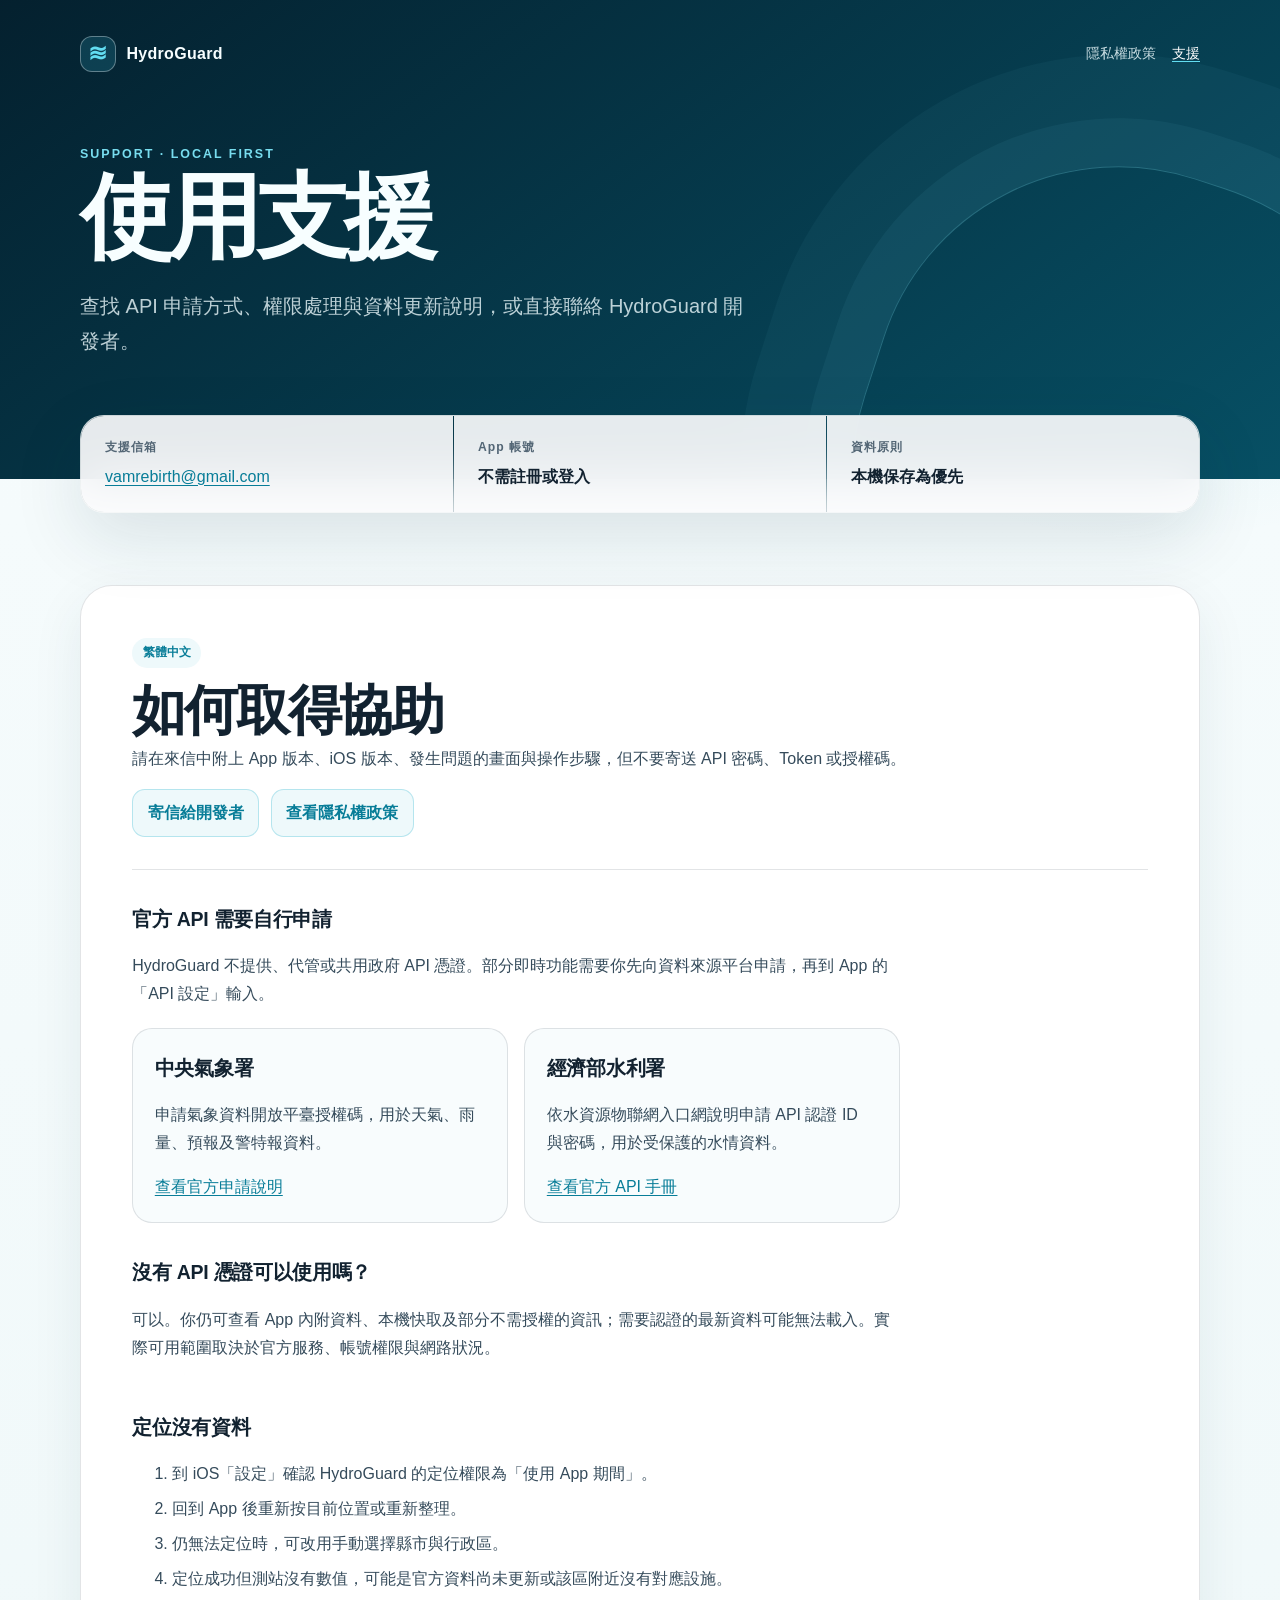
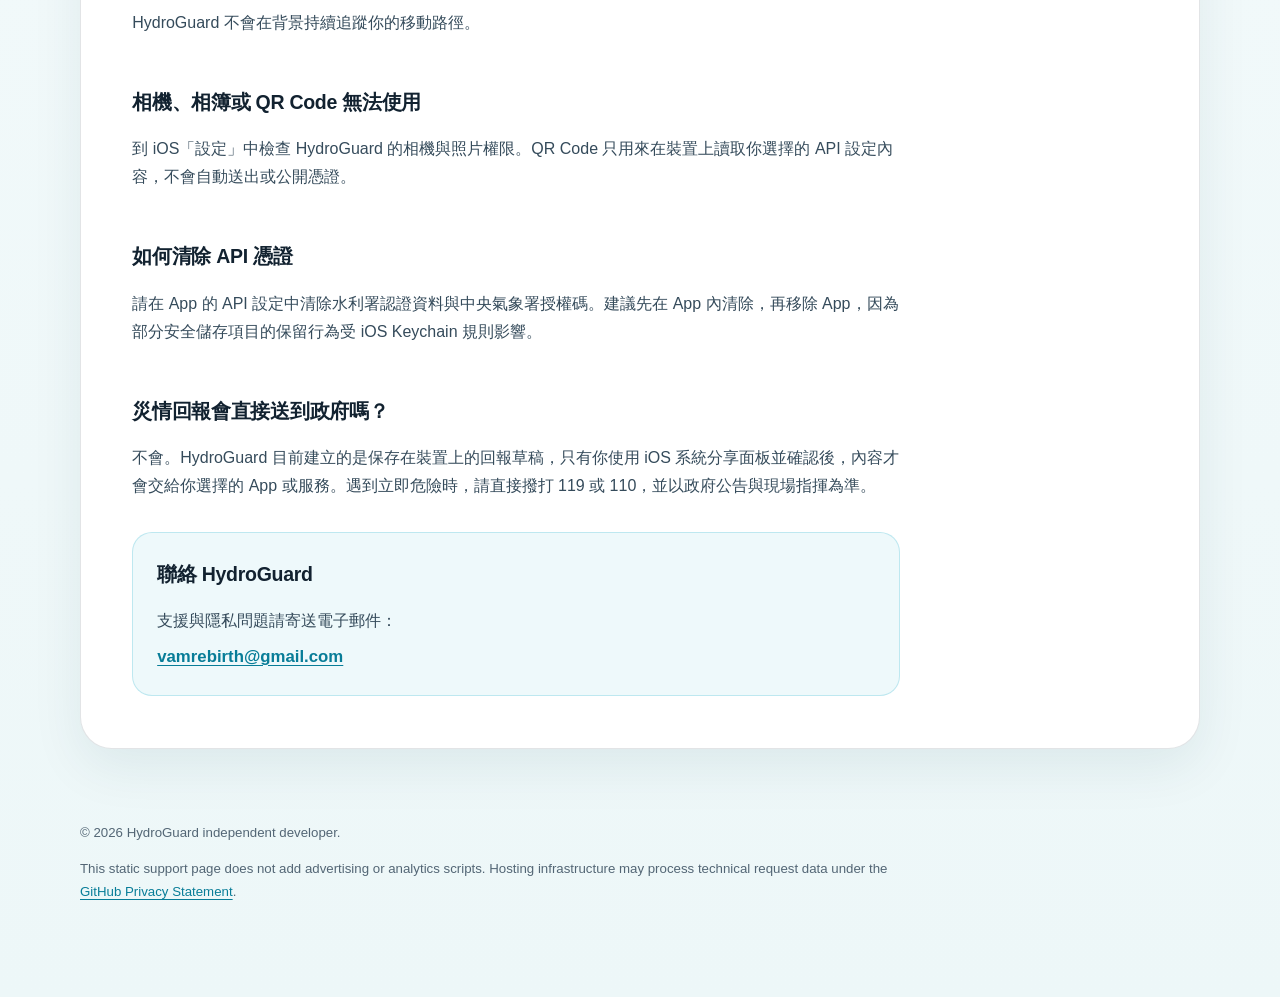
==== support/index.html @ 50164497 "Create support page for HydroGuard Add a static support page for HydroGuard with contact information" ====
<!doctype html>
<html lang="zh-Hant">
  <head>
    <meta charset="utf-8" />
    <meta name="viewport" content="width=device-width, initial-scale=1" />
    <meta
      name="description"
      content="HydroGuard 使用支援、官方 API 申請方式與聯絡資訊。"
    />
    <meta name="color-scheme" content="light" />
    <title>HydroGuard 支援</title>
    <link rel="stylesheet" href="../assets/styles.css" />
  </head>
  <body>
    <header class="hero">
      <div class="hero__inner">
        <div class="topbar">
          <a class="brand" href="../" aria-label="HydroGuard privacy policy">
            <span class="brand__mark" aria-hidden="true">≋</span>
            <span>HydroGuard</span>
          </a>
          <nav class="site-nav" aria-label="Site">
            <a href="../">隱私權政策</a>
            <a aria-current="page" href="./">支援</a>
          </nav>
        </div>
        <p class="hero__eyebrow">Support · Local first</p>
        <h1>使用支援</h1>
        <p class="hero__lead">
          查找 API 申請方式、權限處理與資料更新說明，或直接聯絡 HydroGuard 開發者。
        </p>
      </div>
    </header>

    <main id="top" class="page-shell">
      <aside class="summary-card" aria-label="Support summary">
        <div>
          <span class="summary-card__label">支援信箱</span>
          <a href="mailto:vamrebirth@gmail.com">vamrebirth@gmail.com</a>
        </div>
        <div>
          <span class="summary-card__label">App 帳號</span>
          <strong>不需註冊或登入</strong>
        </div>
        <div>
          <span class="summary-card__label">資料原則</span>
          <strong>本機保存為優先</strong>
        </div>
      </aside>

      <article class="policy" lang="zh-Hant">
        <header class="policy__header">
          <span class="policy__locale">繁體中文</span>
          <h2>如何取得協助</h2>
          <p>請在來信中附上 App 版本、iOS 版本、發生問題的畫面與操作步驟，但不要寄送 API 密碼、Token 或授權碼。</p>
          <div class="support-actions">
            <a class="support-action" href="mailto:vamrebirth@gmail.com">寄信給開發者</a>
            <a class="support-action" href="../">查看隱私權政策</a>
          </div>
        </header>

        <section>
          <h3>官方 API 需要自行申請</h3>
          <p>
            HydroGuard 不提供、代管或共用政府 API 憑證。部分即時功能需要你先向資料來源平台申請，再到 App 的「API 設定」輸入。
          </p>
          <div class="support-grid">
            <div class="support-panel">
              <h3>中央氣象署</h3>
              <p>申請氣象資料開放平臺授權碼，用於天氣、雨量、預報及警特報資料。</p>
              <a href="https://opendata.cwa.gov.tw/about/application/general">查看官方申請說明</a>
            </div>
            <div class="support-panel">
              <h3>經濟部水利署</h3>
              <p>依水資源物聯網入口網說明申請 API 認證 ID 與密碼，用於受保護的水情資料。</p>
              <a href="https://iot.wra.gov.tw/WaterAPIManualDoc_single.jsp">查看官方 API 手冊</a>
            </div>
          </div>
        </section>

        <section>
          <h3>沒有 API 憑證可以使用嗎？</h3>
          <p>
            可以。你仍可查看 App 內附資料、本機快取及部分不需授權的資訊；需要認證的最新資料可能無法載入。實際可用範圍取決於官方服務、帳號權限與網路狀況。
          </p>
        </section>

        <section>
          <h3>定位沒有資料</h3>
          <ol>
            <li>到 iOS「設定」確認 HydroGuard 的定位權限為「使用 App 期間」。</li>
            <li>回到 App 後重新按目前位置或重新整理。</li>
            <li>仍無法定位時，可改用手動選擇縣市與行政區。</li>
            <li>定位成功但測站沒有數值，可能是官方資料尚未更新或該區附近沒有對應設施。</li>
          </ol>
          <p>HydroGuard 不會在背景持續追蹤你的移動路徑。</p>
        </section>

        <section>
          <h3>相機、相簿或 QR Code 無法使用</h3>
          <p>
            到 iOS「設定」中檢查 HydroGuard 的相機與照片權限。QR Code 只用來在裝置上讀取你選擇的 API 設定內容，不會自動送出或公開憑證。
          </p>
        </section>

        <section>
          <h3>如何清除 API 憑證</h3>
          <p>
            請在 App 的 API 設定中清除水利署認證資料與中央氣象署授權碼。建議先在 App 內清除，再移除 App，因為部分安全儲存項目的保留行為受 iOS Keychain 規則影響。
          </p>
        </section>

        <section>
          <h3>災情回報會直接送到政府嗎？</h3>
          <p>
            不會。HydroGuard 目前建立的是保存在裝置上的回報草稿，只有你使用 iOS 系統分享面板並確認後，內容才會交給你選擇的 App 或服務。遇到立即危險時，請直接撥打 119 或 110，並以政府公告與現場指揮為準。
          </p>
        </section>

        <section class="contact-card">
          <h3>聯絡 HydroGuard</h3>
          <p>支援與隱私問題請寄送電子郵件：</p>
          <a href="mailto:vamrebirth@gmail.com">vamrebirth@gmail.com</a>
        </section>
      </article>

      <footer>
        <p>© 2026 HydroGuard independent developer.</p>
        <p>
          This static support page does not add advertising or analytics scripts. Hosting infrastructure may process technical request data under the
          <a href="https://docs.github.com/en/site-policy/privacy-policies/github-general-privacy-statement">GitHub Privacy Statement</a>.
        </p>
      </footer>
    </main>
  </body>
</html>
---- assets/styles.css ----
:root {
  color-scheme: light;
  --ink: #122230;
  --muted: #536675;
  --surface: rgba(255, 255, 255, 0.9);
  --surface-strong: #ffffff;
  --line: rgba(18, 34, 48, 0.12);
  --aqua: #12a9c7;
  --aqua-deep: #087d98;
  --wash: #eef9fb;
  --shadow: 0 24px 70px rgba(15, 52, 68, 0.12);
}

* {
  box-sizing: border-box;
}

html {
  scroll-behavior: smooth;
}

body {
  margin: 0;
  background:
    radial-gradient(circle at 90% 0%, rgba(18, 169, 199, 0.18), transparent 34rem),
    linear-gradient(180deg, #f7fcfd 0%, #edf7f8 100%);
  color: var(--ink);
  font-family:
    -apple-system, BlinkMacSystemFont, "SF Pro Text", "Noto Sans TC",
    "Noto Sans JP", "Noto Sans KR", "Segoe UI", sans-serif;
  line-height: 1.75;
}

a {
  color: var(--aqua-deep);
  text-underline-offset: 0.2em;
}

.hero {
  overflow: hidden;
  position: relative;
  color: #f7feff;
  background:
    linear-gradient(145deg, rgba(4, 32, 46, 0.96), rgba(7, 83, 104, 0.92)),
    #052a3b;
}

.hero::after {
  position: absolute;
  right: -8rem;
  bottom: -15rem;
  width: 34rem;
  height: 34rem;
  border: 1px solid rgba(130, 230, 246, 0.26);
  border-radius: 48% 52% 54% 46%;
  box-shadow:
    0 0 0 3rem rgba(130, 230, 246, 0.05),
    0 0 0 7rem rgba(130, 230, 246, 0.04);
  content: "";
  transform: rotate(18deg);
}

.hero__inner {
  position: relative;
  z-index: 1;
  width: min(70rem, calc(100% - 2.5rem));
  margin: 0 auto;
  padding: 2.25rem 0 7.5rem;
}

.brand {
  display: inline-flex;
  align-items: center;
  gap: 0.65rem;
  color: inherit;
  font-weight: 750;
  letter-spacing: 0.02em;
  text-decoration: none;
}

.topbar {
  display: flex;
  align-items: center;
  justify-content: space-between;
  gap: 1rem;
}

.site-nav {
  display: flex;
  align-items: center;
  gap: 1rem;
}

.site-nav a {
  color: rgba(239, 252, 255, 0.82);
  font-size: 0.9rem;
  text-decoration: none;
}

.site-nav a:hover,
.site-nav a:focus-visible,
.site-nav a[aria-current="page"] {
  color: #ffffff;
  text-decoration: underline;
  text-decoration-color: #62ddf1;
}

.brand__mark {
  display: grid;
  width: 2.25rem;
  height: 2.25rem;
  place-items: center;
  border: 1px solid rgba(255, 255, 255, 0.34);
  border-radius: 0.75rem;
  background: rgba(63, 203, 228, 0.17);
  color: #62ddf1;
  font-size: 1.45rem;
  line-height: 1;
}

.hero__eyebrow {
  margin: 4.5rem 0 0.4rem;
  color: #78ddef;
  font-size: 0.78rem;
  font-weight: 750;
  letter-spacing: 0.16em;
  text-transform: uppercase;
}

h1 {
  max-width: 12ch;
  margin: 0;
  font-size: clamp(2.8rem, 8vw, 5.8rem);
  letter-spacing: -0.055em;
  line-height: 0.98;
}

.hero__lead {
  max-width: 42rem;
  margin: 1.6rem 0 0;
  color: rgba(239, 252, 255, 0.78);
  font-size: clamp(1rem, 2vw, 1.25rem);
}

.language-nav {
  display: flex;
  flex-wrap: wrap;
  gap: 0.55rem;
  margin-top: 2.25rem;
}

.language-nav a {
  padding: 0.55rem 0.9rem;
  border: 1px solid rgba(255, 255, 255, 0.2);
  border-radius: 999px;
  color: #eefcff;
  background: rgba(255, 255, 255, 0.06);
  font-size: 0.88rem;
  text-decoration: none;
  transition: 160ms ease;
}

.language-nav a:hover,
.language-nav a:focus-visible {
  border-color: rgba(126, 226, 243, 0.72);
  background: rgba(86, 207, 228, 0.16);
}

.page-shell {
  width: min(70rem, calc(100% - 2.5rem));
  margin: -4rem auto 0;
}

.summary-card {
  position: relative;
  z-index: 2;
  display: grid;
  grid-template-columns: repeat(3, 1fr);
  gap: 1px;
  overflow: hidden;
  border: 1px solid rgba(255, 255, 255, 0.8);
  border-radius: 1.5rem;
  background: var(--line);
  box-shadow: var(--shadow);
  backdrop-filter: blur(24px);
}

.summary-card > div {
  min-width: 0;
  padding: 1.35rem 1.5rem;
  background: var(--surface);
}

.summary-card__label {
  display: block;
  margin-bottom: 0.25rem;
  color: var(--muted);
  font-size: 0.76rem;
  font-weight: 750;
  letter-spacing: 0.08em;
}

.summary-card strong,
.summary-card a {
  overflow-wrap: anywhere;
}

.policy {
  scroll-margin-top: 1rem;
  margin: 4.5rem 0;
  padding: clamp(1.4rem, 4vw, 4rem);
  border: 1px solid var(--line);
  border-radius: 2rem;
  background: var(--surface-strong);
  box-shadow: 0 18px 52px rgba(18, 63, 79, 0.08);
}

.policy__header {
  padding-bottom: 2rem;
  border-bottom: 1px solid var(--line);
}

.policy__locale {
  display: inline-block;
  padding: 0.3rem 0.65rem;
  border-radius: 999px;
  color: var(--aqua-deep);
  background: var(--wash);
  font-size: 0.76rem;
  font-weight: 800;
}

.policy h2 {
  margin: 0.8rem 0 0.2rem;
  font-size: clamp(2rem, 5vw, 3.4rem);
  letter-spacing: -0.04em;
  line-height: 1.12;
}

.policy__header p {
  margin: 0;
  color: var(--muted);
}

.policy section {
  max-width: 48rem;
  padding-top: 2rem;
}

.policy h3 {
  margin: 0 0 0.65rem;
  font-size: 1.22rem;
  letter-spacing: -0.015em;
}

.policy p,
.policy li {
  color: #354b5b;
}

.policy ul {
  padding-left: 1.25rem;
}

.policy li + li {
  margin-top: 0.45rem;
}

.contact-card {
  margin-top: 2rem;
  padding: 1.5rem !important;
  border: 1px solid rgba(18, 169, 199, 0.22);
  border-radius: 1.25rem;
  background: var(--wash);
}

.contact-card p {
  margin-bottom: 0.45rem;
}

.contact-card a {
  font-size: 1.05rem;
  font-weight: 750;
}

.support-grid {
  display: grid;
  grid-template-columns: repeat(2, minmax(0, 1fr));
  gap: 1rem;
  margin-top: 1.25rem;
}

.support-panel {
  padding: 1.35rem;
  border: 1px solid var(--line);
  border-radius: 1.25rem;
  background: #f8fcfd;
}

.support-panel h3 {
  margin-top: 0;
}

.support-panel p:last-child {
  margin-bottom: 0;
}

.support-actions {
  display: flex;
  flex-wrap: wrap;
  gap: 0.75rem;
  margin-top: 1rem;
}

.support-action {
  display: inline-flex;
  align-items: center;
  min-height: 2.75rem;
  padding: 0.55rem 0.9rem;
  border: 1px solid rgba(18, 169, 199, 0.26);
  border-radius: 0.8rem;
  background: var(--wash);
  font-weight: 750;
  text-decoration: none;
}

footer {
  padding: 0 0 5rem;
  color: var(--muted);
  font-size: 0.83rem;
}

footer p {
  max-width: 52rem;
}

@media (max-width: 48rem) {
  .hero__inner,
  .page-shell {
    width: min(100% - 1.25rem, 70rem);
  }

  .hero__inner {
    padding-top: 1.25rem;
  }

  .hero__eyebrow {
    margin-top: 3.5rem;
  }

  .summary-card {
    grid-template-columns: 1fr;
  }

  .topbar {
    align-items: flex-start;
  }

  .site-nav {
    gap: 0.7rem;
  }

  .site-nav a {
    font-size: 0.82rem;
  }

  .support-grid {
    grid-template-columns: 1fr;
  }

  .summary-card > div {
    padding: 1rem 1.1rem;
  }

  .policy {
    margin: 2.5rem 0;
    border-radius: 1.35rem;
  }
}

@media (prefers-reduced-motion: reduce) {
  html {
    scroll-behavior: auto;
  }

  .language-nav a {
    transition: none;
  }
}
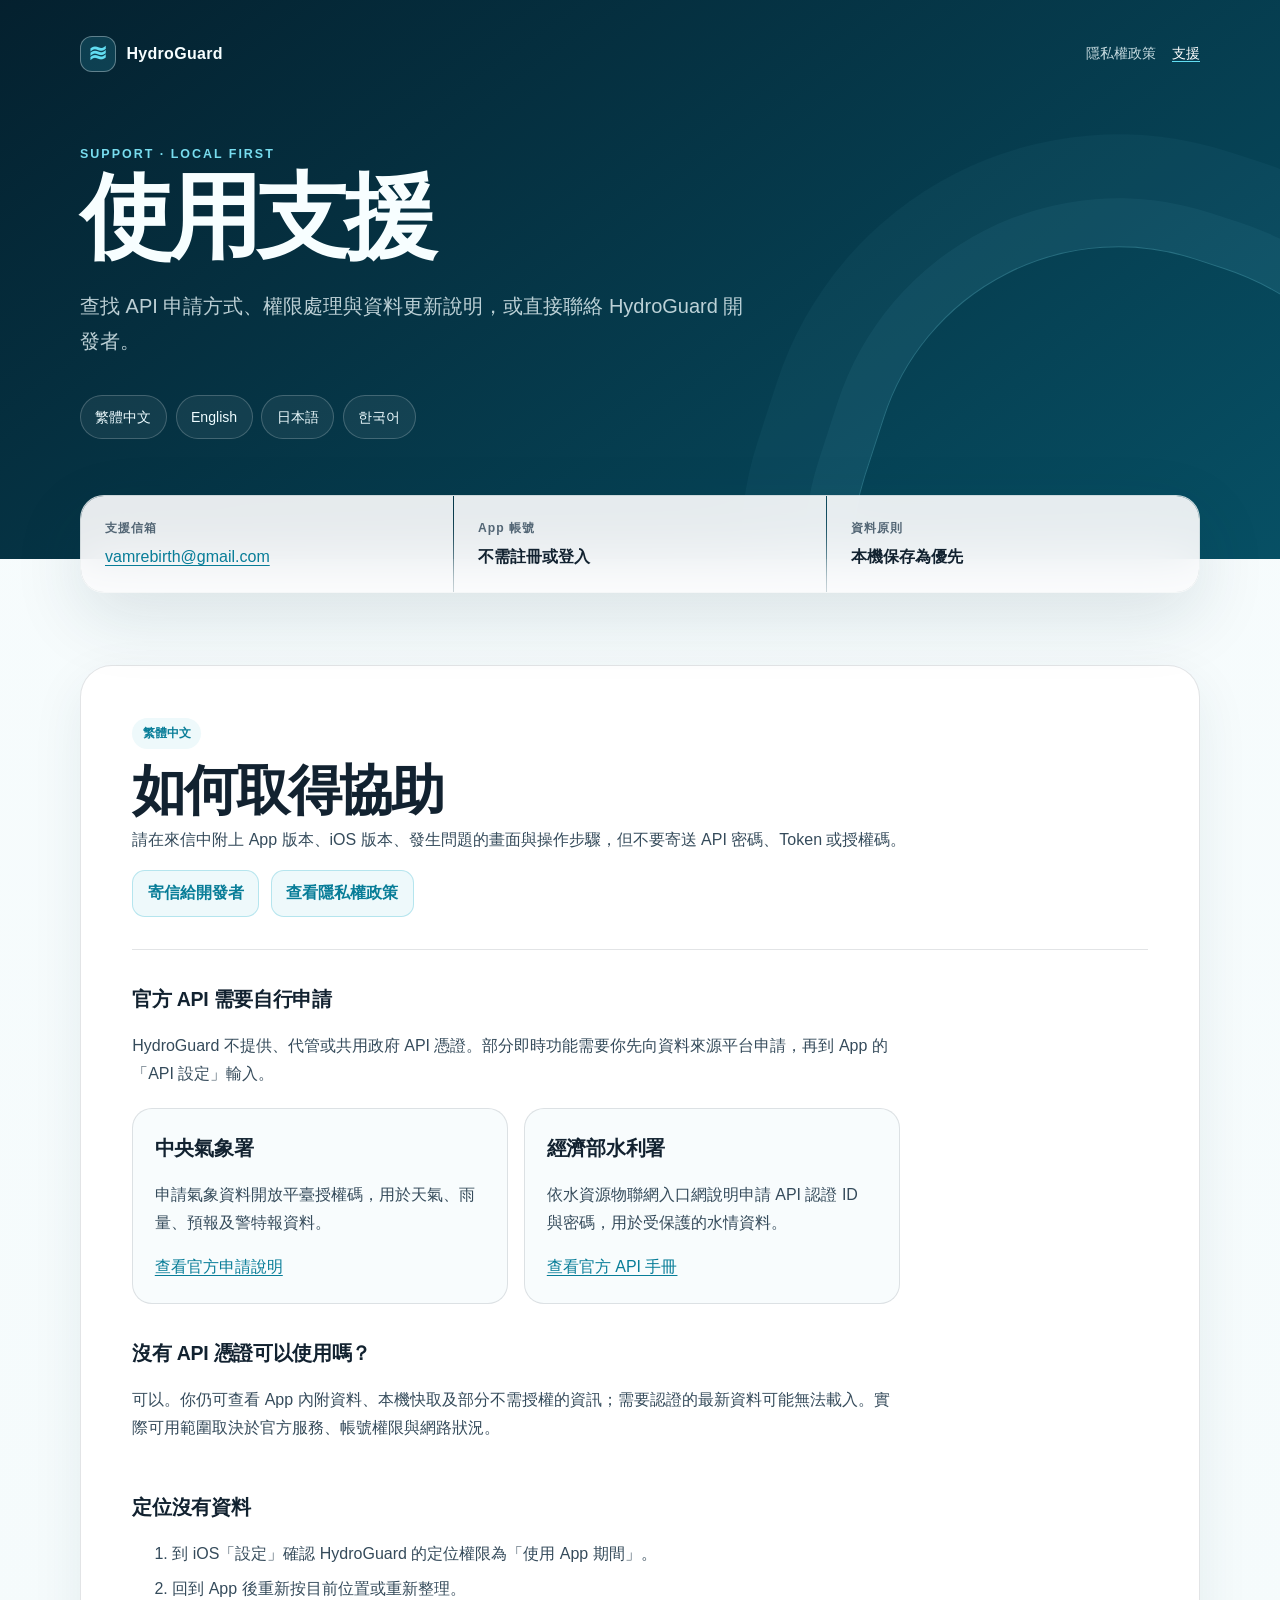
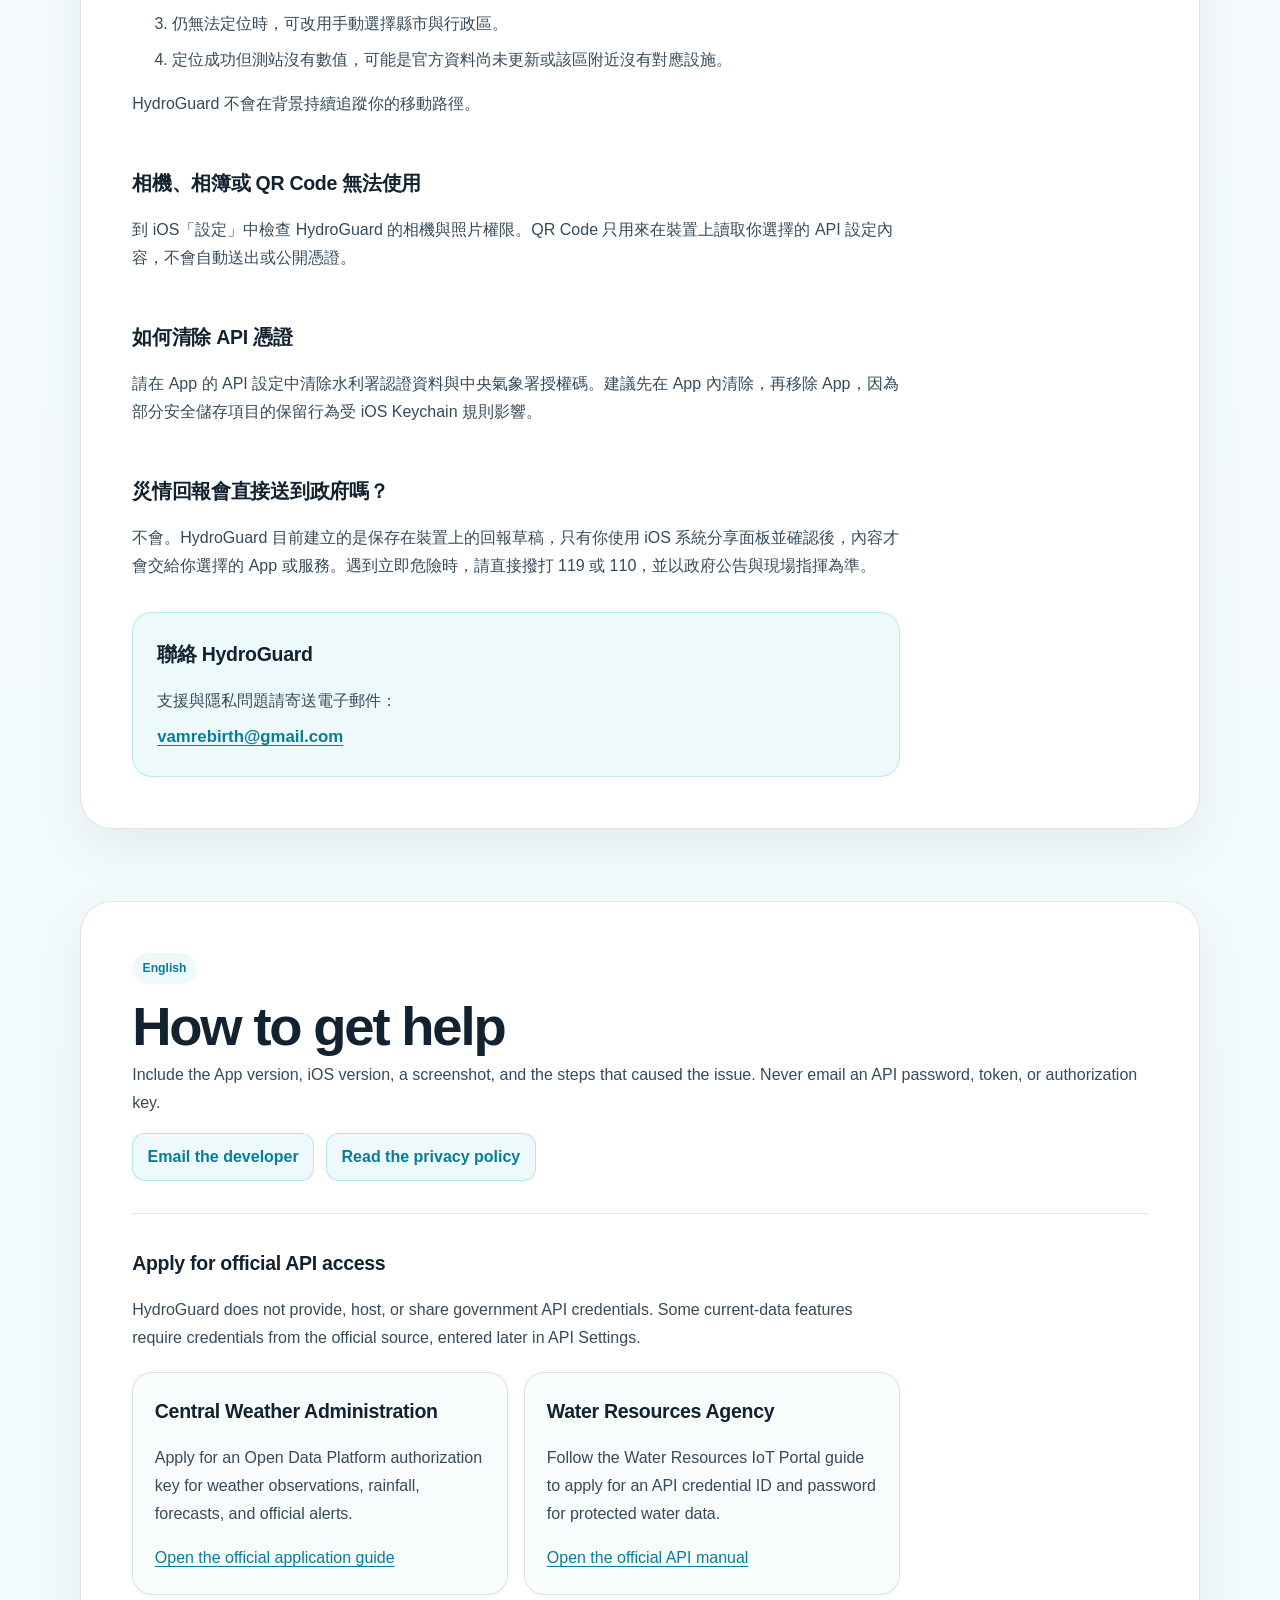
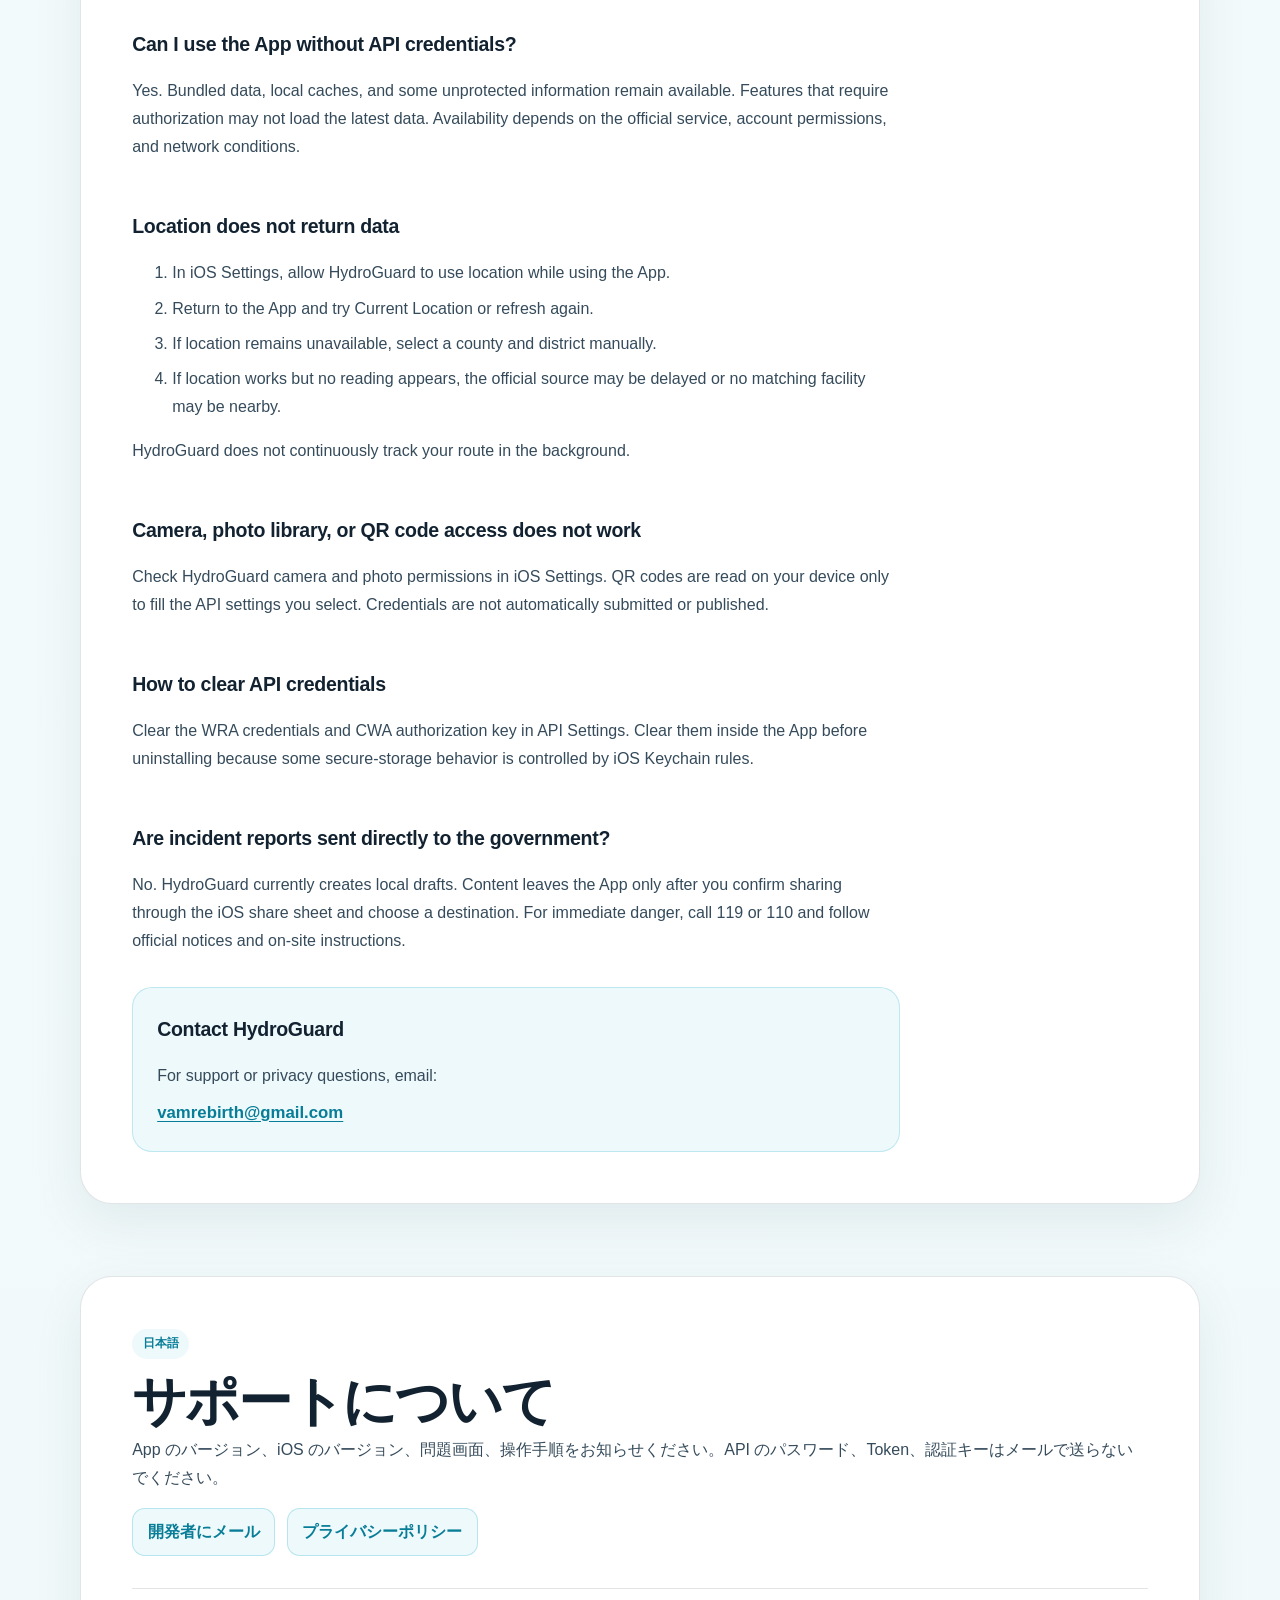
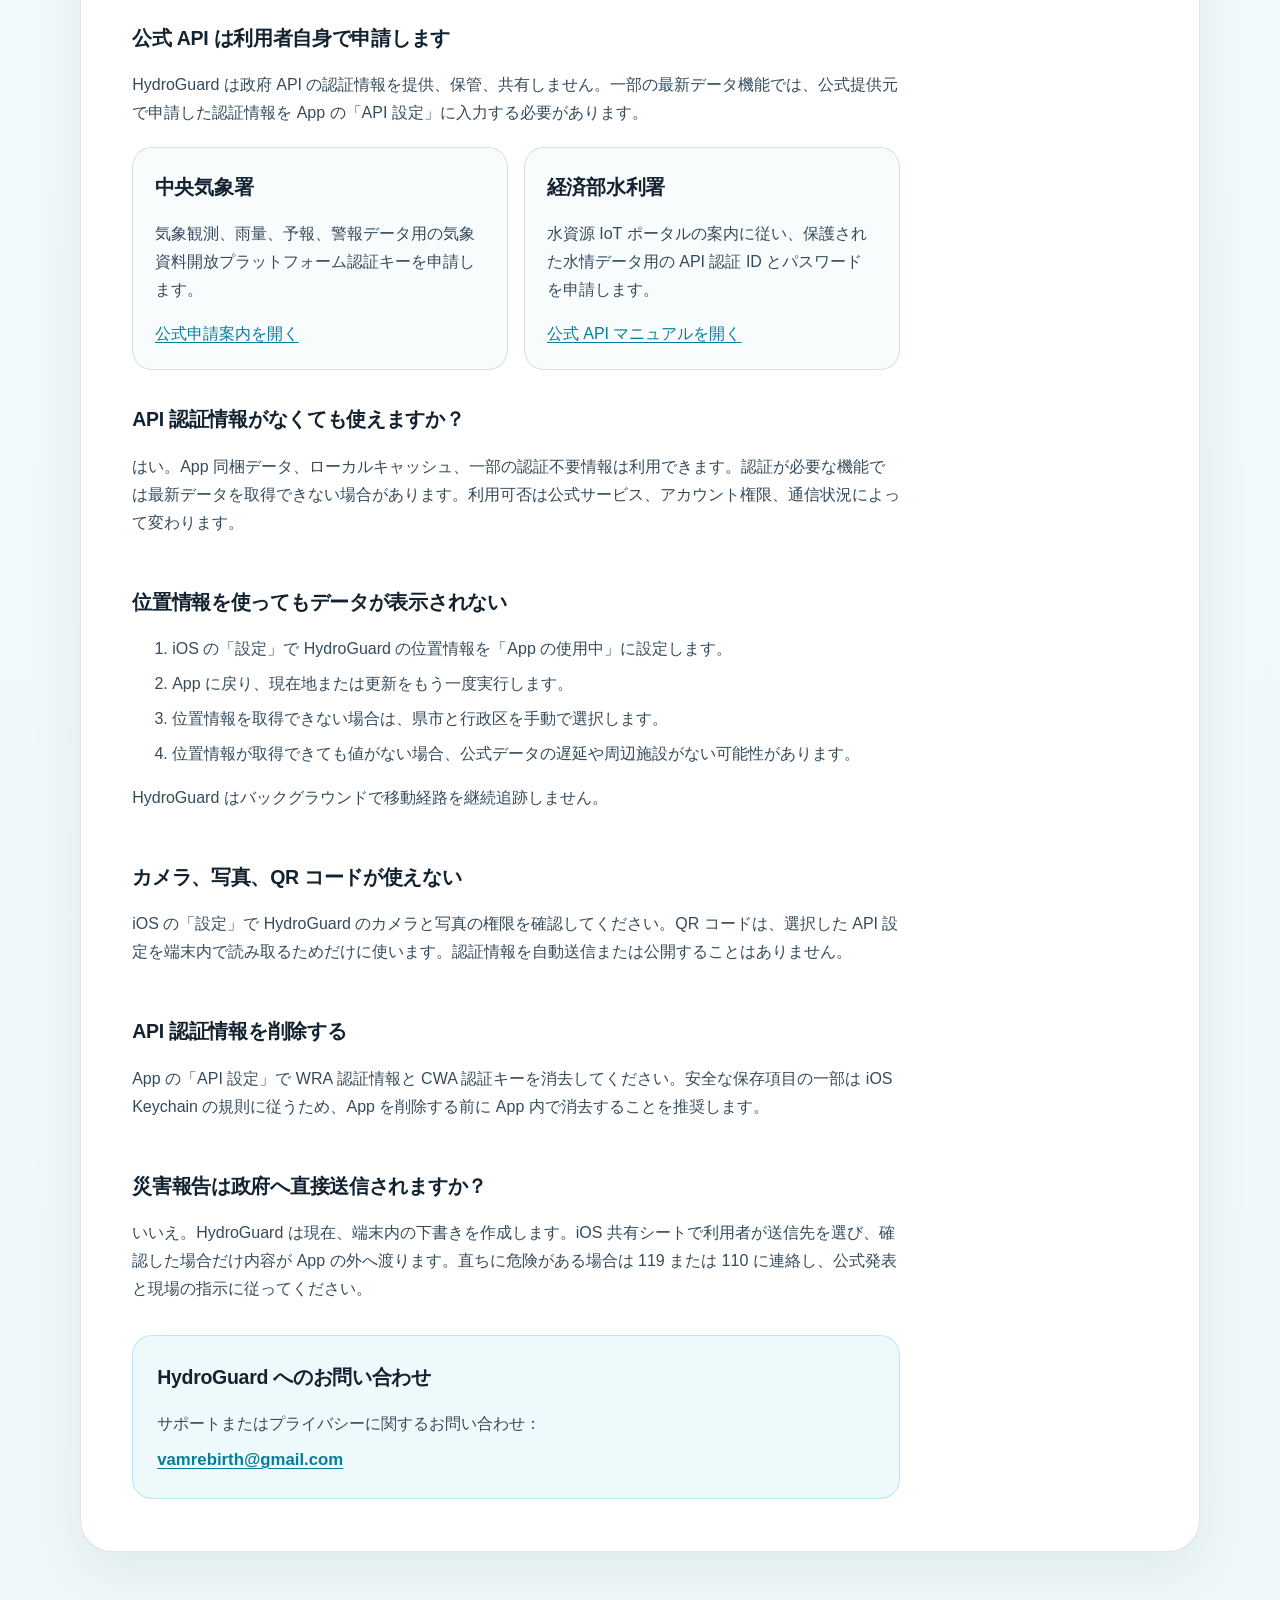
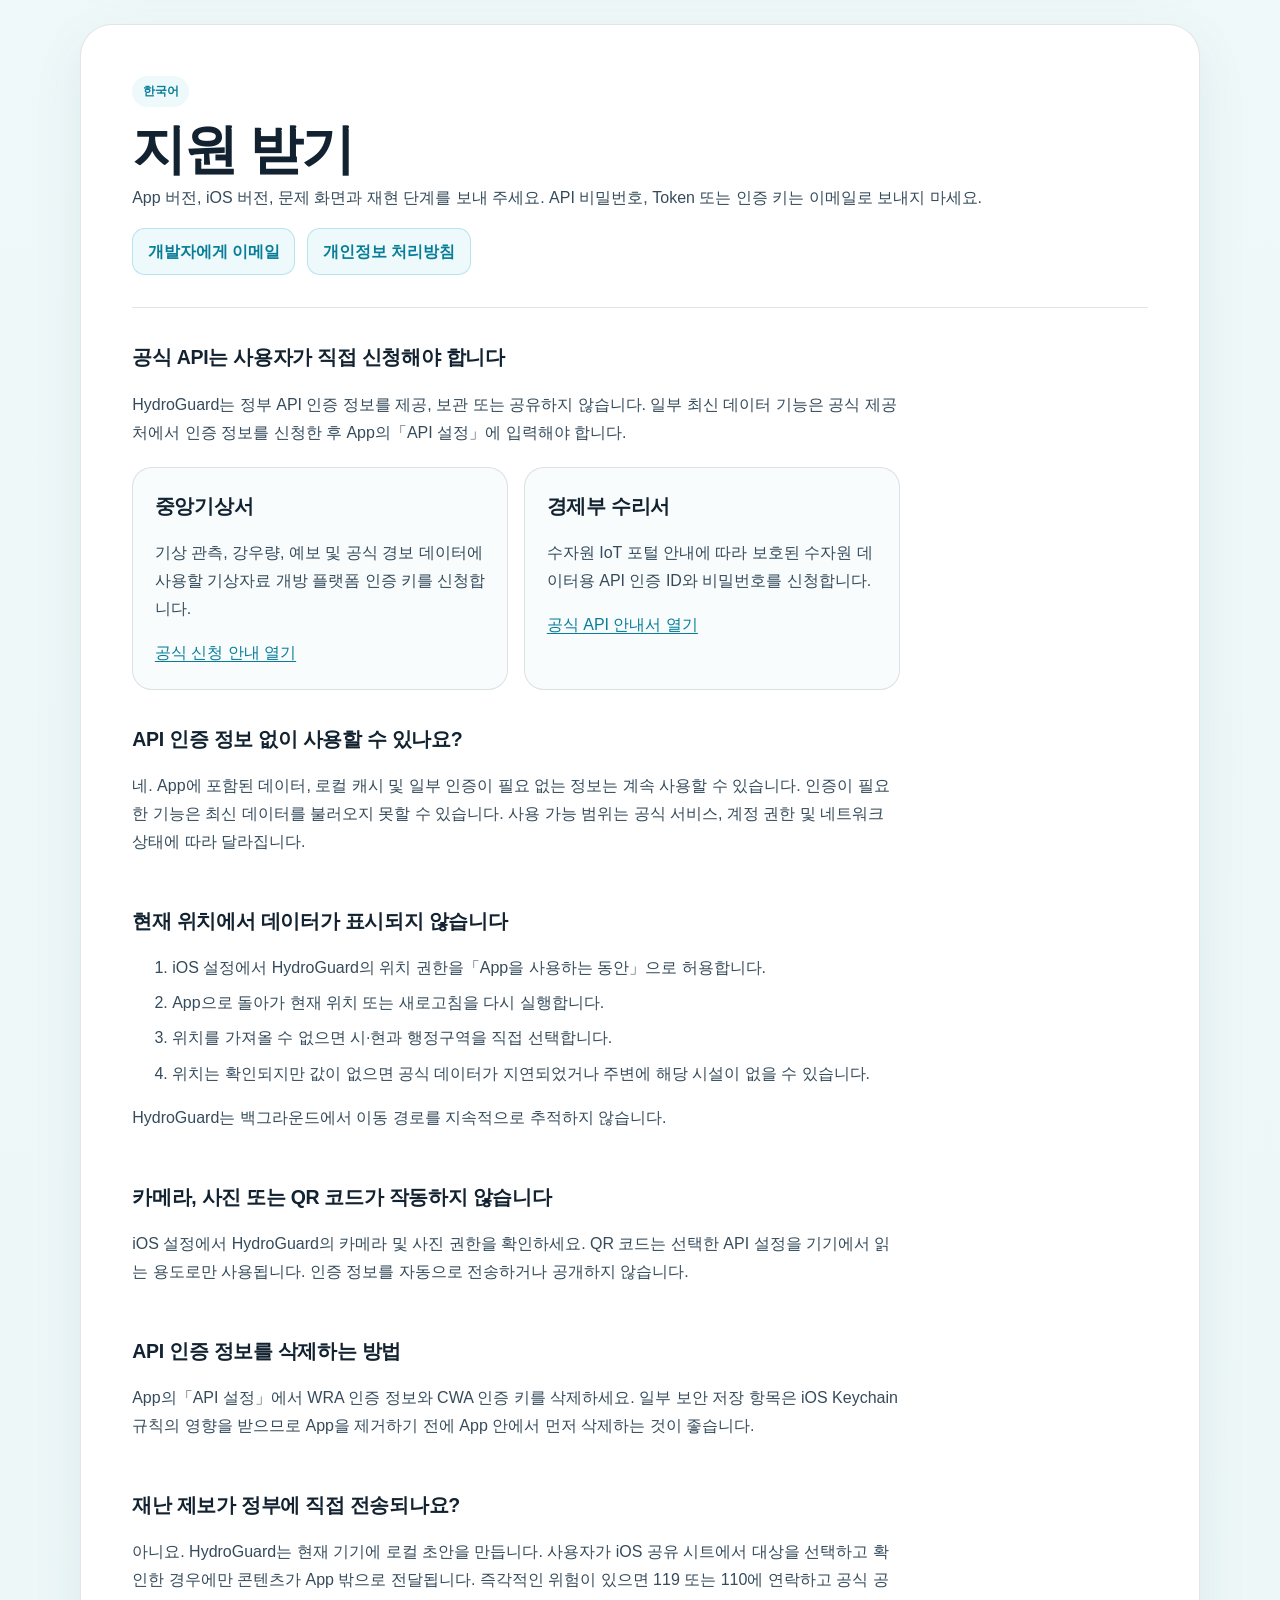
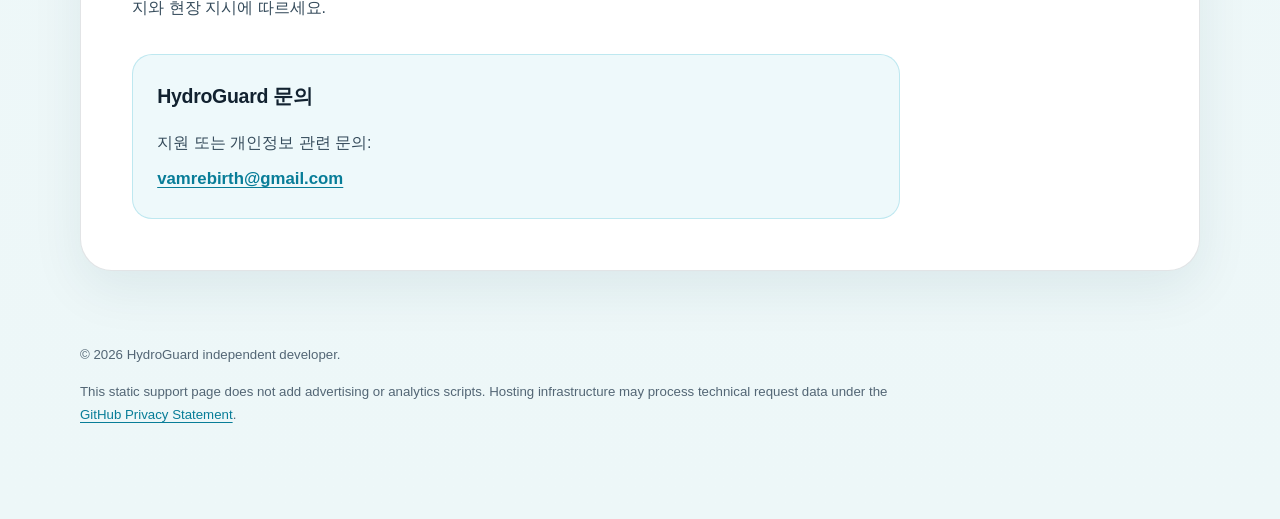
==== commit c3a67b4a: "Add multilingual support content" ====
--- a/support/index.html
+++ b/support/index.html
@@ -29,6 +29,12 @@
         <p class="hero__lead">
           查找 API 申請方式、權限處理與資料更新說明，或直接聯絡 HydroGuard 開發者。
         </p>
+        <nav class="language-nav" aria-label="Language">
+          <a href="#zh-TW">繁體中文</a>
+          <a href="#en">English</a>
+          <a href="#ja">日本語</a>
+          <a href="#ko">한국어</a>
+        </nav>
       </div>
     </header>
 
@@ -48,7 +54,7 @@
         </div>
       </aside>
 
-      <article class="policy" lang="zh-Hant">
+      <article id="zh-TW" class="policy" lang="zh-Hant">
         <header class="policy__header">
           <span class="policy__locale">繁體中文</span>
           <h2>如何取得協助</h2>
@@ -120,6 +126,234 @@
         <section class="contact-card">
           <h3>聯絡 HydroGuard</h3>
           <p>支援與隱私問題請寄送電子郵件：</p>
+          <a href="mailto:vamrebirth@gmail.com">vamrebirth@gmail.com</a>
+        </section>
+      </article>
+
+      <article id="en" class="policy" lang="en">
+        <header class="policy__header">
+          <span class="policy__locale">English</span>
+          <h2>How to get help</h2>
+          <p>Include the App version, iOS version, a screenshot, and the steps that caused the issue. Never email an API password, token, or authorization key.</p>
+          <div class="support-actions">
+            <a class="support-action" href="mailto:vamrebirth@gmail.com">Email the developer</a>
+            <a class="support-action" href="../#en">Read the privacy policy</a>
+          </div>
+        </header>
+
+        <section>
+          <h3>Apply for official API access</h3>
+          <p>
+            HydroGuard does not provide, host, or share government API credentials. Some current-data features require credentials from the official source, entered later in API Settings.
+          </p>
+          <div class="support-grid">
+            <div class="support-panel">
+              <h3>Central Weather Administration</h3>
+              <p>Apply for an Open Data Platform authorization key for weather observations, rainfall, forecasts, and official alerts.</p>
+              <a href="https://opendata.cwa.gov.tw/about/application/general">Open the official application guide</a>
+            </div>
+            <div class="support-panel">
+              <h3>Water Resources Agency</h3>
+              <p>Follow the Water Resources IoT Portal guide to apply for an API credential ID and password for protected water data.</p>
+              <a href="https://iot.wra.gov.tw/WaterAPIManualDoc_single.jsp">Open the official API manual</a>
+            </div>
+          </div>
+        </section>
+
+        <section>
+          <h3>Can I use the App without API credentials?</h3>
+          <p>
+            Yes. Bundled data, local caches, and some unprotected information remain available. Features that require authorization may not load the latest data. Availability depends on the official service, account permissions, and network conditions.
+          </p>
+        </section>
+
+        <section>
+          <h3>Location does not return data</h3>
+          <ol>
+            <li>In iOS Settings, allow HydroGuard to use location while using the App.</li>
+            <li>Return to the App and try Current Location or refresh again.</li>
+            <li>If location remains unavailable, select a county and district manually.</li>
+            <li>If location works but no reading appears, the official source may be delayed or no matching facility may be nearby.</li>
+          </ol>
+          <p>HydroGuard does not continuously track your route in the background.</p>
+        </section>
+
+        <section>
+          <h3>Camera, photo library, or QR code access does not work</h3>
+          <p>
+            Check HydroGuard camera and photo permissions in iOS Settings. QR codes are read on your device only to fill the API settings you select. Credentials are not automatically submitted or published.
+          </p>
+        </section>
+
+        <section>
+          <h3>How to clear API credentials</h3>
+          <p>
+            Clear the WRA credentials and CWA authorization key in API Settings. Clear them inside the App before uninstalling because some secure-storage behavior is controlled by iOS Keychain rules.
+          </p>
+        </section>
+
+        <section>
+          <h3>Are incident reports sent directly to the government?</h3>
+          <p>
+            No. HydroGuard currently creates local drafts. Content leaves the App only after you confirm sharing through the iOS share sheet and choose a destination. For immediate danger, call 119 or 110 and follow official notices and on-site instructions.
+          </p>
+        </section>
+
+        <section class="contact-card">
+          <h3>Contact HydroGuard</h3>
+          <p>For support or privacy questions, email:</p>
+          <a href="mailto:vamrebirth@gmail.com">vamrebirth@gmail.com</a>
+        </section>
+      </article>
+
+      <article id="ja" class="policy" lang="ja">
+        <header class="policy__header">
+          <span class="policy__locale">日本語</span>
+          <h2>サポートについて</h2>
+          <p>App のバージョン、iOS のバージョン、問題画面、操作手順をお知らせください。API のパスワード、Token、認証キーはメールで送らないでください。</p>
+          <div class="support-actions">
+            <a class="support-action" href="mailto:vamrebirth@gmail.com">開発者にメール</a>
+            <a class="support-action" href="../#ja">プライバシーポリシー</a>
+          </div>
+        </header>
+
+        <section>
+          <h3>公式 API は利用者自身で申請します</h3>
+          <p>
+            HydroGuard は政府 API の認証情報を提供、保管、共有しません。一部の最新データ機能では、公式提供元で申請した認証情報を App の「API 設定」に入力する必要があります。
+          </p>
+          <div class="support-grid">
+            <div class="support-panel">
+              <h3>中央気象署</h3>
+              <p>気象観測、雨量、予報、警報データ用の気象資料開放プラットフォーム認証キーを申請します。</p>
+              <a href="https://opendata.cwa.gov.tw/about/application/general">公式申請案内を開く</a>
+            </div>
+            <div class="support-panel">
+              <h3>経済部水利署</h3>
+              <p>水資源 IoT ポータルの案内に従い、保護された水情データ用の API 認証 ID とパスワードを申請します。</p>
+              <a href="https://iot.wra.gov.tw/WaterAPIManualDoc_single.jsp">公式 API マニュアルを開く</a>
+            </div>
+          </div>
+        </section>
+
+        <section>
+          <h3>API 認証情報がなくても使えますか？</h3>
+          <p>
+            はい。App 同梱データ、ローカルキャッシュ、一部の認証不要情報は利用できます。認証が必要な機能では最新データを取得できない場合があります。利用可否は公式サービス、アカウント権限、通信状況によって変わります。
+          </p>
+        </section>
+
+        <section>
+          <h3>位置情報を使ってもデータが表示されない</h3>
+          <ol>
+            <li>iOS の「設定」で HydroGuard の位置情報を「App の使用中」に設定します。</li>
+            <li>App に戻り、現在地または更新をもう一度実行します。</li>
+            <li>位置情報を取得できない場合は、県市と行政区を手動で選択します。</li>
+            <li>位置情報が取得できても値がない場合、公式データの遅延や周辺施設がない可能性があります。</li>
+          </ol>
+          <p>HydroGuard はバックグラウンドで移動経路を継続追跡しません。</p>
+        </section>
+
+        <section>
+          <h3>カメラ、写真、QR コードが使えない</h3>
+          <p>
+            iOS の「設定」で HydroGuard のカメラと写真の権限を確認してください。QR コードは、選択した API 設定を端末内で読み取るためだけに使います。認証情報を自動送信または公開することはありません。
+          </p>
+        </section>
+
+        <section>
+          <h3>API 認証情報を削除する</h3>
+          <p>
+            App の「API 設定」で WRA 認証情報と CWA 認証キーを消去してください。安全な保存項目の一部は iOS Keychain の規則に従うため、App を削除する前に App 内で消去することを推奨します。
+          </p>
+        </section>
+
+        <section>
+          <h3>災害報告は政府へ直接送信されますか？</h3>
+          <p>
+            いいえ。HydroGuard は現在、端末内の下書きを作成します。iOS 共有シートで利用者が送信先を選び、確認した場合だけ内容が App の外へ渡ります。直ちに危険がある場合は 119 または 110 に連絡し、公式発表と現場の指示に従ってください。
+          </p>
+        </section>
+
+        <section class="contact-card">
+          <h3>HydroGuard へのお問い合わせ</h3>
+          <p>サポートまたはプライバシーに関するお問い合わせ：</p>
+          <a href="mailto:vamrebirth@gmail.com">vamrebirth@gmail.com</a>
+        </section>
+      </article>
+
+      <article id="ko" class="policy" lang="ko">
+        <header class="policy__header">
+          <span class="policy__locale">한국어</span>
+          <h2>지원 받기</h2>
+          <p>App 버전, iOS 버전, 문제 화면과 재현 단계를 보내 주세요. API 비밀번호, Token 또는 인증 키는 이메일로 보내지 마세요.</p>
+          <div class="support-actions">
+            <a class="support-action" href="mailto:vamrebirth@gmail.com">개발자에게 이메일</a>
+            <a class="support-action" href="../#ko">개인정보 처리방침</a>
+          </div>
+        </header>
+
+        <section>
+          <h3>공식 API는 사용자가 직접 신청해야 합니다</h3>
+          <p>
+            HydroGuard는 정부 API 인증 정보를 제공, 보관 또는 공유하지 않습니다. 일부 최신 데이터 기능은 공식 제공처에서 인증 정보를 신청한 후 App의「API 설정」에 입력해야 합니다.
+          </p>
+          <div class="support-grid">
+            <div class="support-panel">
+              <h3>중앙기상서</h3>
+              <p>기상 관측, 강우량, 예보 및 공식 경보 데이터에 사용할 기상자료 개방 플랫폼 인증 키를 신청합니다.</p>
+              <a href="https://opendata.cwa.gov.tw/about/application/general">공식 신청 안내 열기</a>
+            </div>
+            <div class="support-panel">
+              <h3>경제부 수리서</h3>
+              <p>수자원 IoT 포털 안내에 따라 보호된 수자원 데이터용 API 인증 ID와 비밀번호를 신청합니다.</p>
+              <a href="https://iot.wra.gov.tw/WaterAPIManualDoc_single.jsp">공식 API 안내서 열기</a>
+            </div>
+          </div>
+        </section>
+
+        <section>
+          <h3>API 인증 정보 없이 사용할 수 있나요?</h3>
+          <p>
+            네. App에 포함된 데이터, 로컬 캐시 및 일부 인증이 필요 없는 정보는 계속 사용할 수 있습니다. 인증이 필요한 기능은 최신 데이터를 불러오지 못할 수 있습니다. 사용 가능 범위는 공식 서비스, 계정 권한 및 네트워크 상태에 따라 달라집니다.
+          </p>
+        </section>
+
+        <section>
+          <h3>현재 위치에서 데이터가 표시되지 않습니다</h3>
+          <ol>
+            <li>iOS 설정에서 HydroGuard의 위치 권한을「App을 사용하는 동안」으로 허용합니다.</li>
+            <li>App으로 돌아가 현재 위치 또는 새로고침을 다시 실행합니다.</li>
+            <li>위치를 가져올 수 없으면 시·현과 행정구역을 직접 선택합니다.</li>
+            <li>위치는 확인되지만 값이 없으면 공식 데이터가 지연되었거나 주변에 해당 시설이 없을 수 있습니다.</li>
+          </ol>
+          <p>HydroGuard는 백그라운드에서 이동 경로를 지속적으로 추적하지 않습니다.</p>
+        </section>
+
+        <section>
+          <h3>카메라, 사진 또는 QR 코드가 작동하지 않습니다</h3>
+          <p>
+            iOS 설정에서 HydroGuard의 카메라 및 사진 권한을 확인하세요. QR 코드는 선택한 API 설정을 기기에서 읽는 용도로만 사용됩니다. 인증 정보를 자동으로 전송하거나 공개하지 않습니다.
+          </p>
+        </section>
+
+        <section>
+          <h3>API 인증 정보를 삭제하는 방법</h3>
+          <p>
+            App의「API 설정」에서 WRA 인증 정보와 CWA 인증 키를 삭제하세요. 일부 보안 저장 항목은 iOS Keychain 규칙의 영향을 받으므로 App을 제거하기 전에 App 안에서 먼저 삭제하는 것이 좋습니다.
+          </p>
+        </section>
+
+        <section>
+          <h3>재난 제보가 정부에 직접 전송되나요?</h3>
+          <p>
+            아니요. HydroGuard는 현재 기기에 로컬 초안을 만듭니다. 사용자가 iOS 공유 시트에서 대상을 선택하고 확인한 경우에만 콘텐츠가 App 밖으로 전달됩니다. 즉각적인 위험이 있으면 119 또는 110에 연락하고 공식 공지와 현장 지시에 따르세요.
+          </p>
+        </section>
+
+        <section class="contact-card">
+          <h3>HydroGuard 문의</h3>
+          <p>지원 또는 개인정보 관련 문의:</p>
           <a href="mailto:vamrebirth@gmail.com">vamrebirth@gmail.com</a>
         </section>
       </article>
